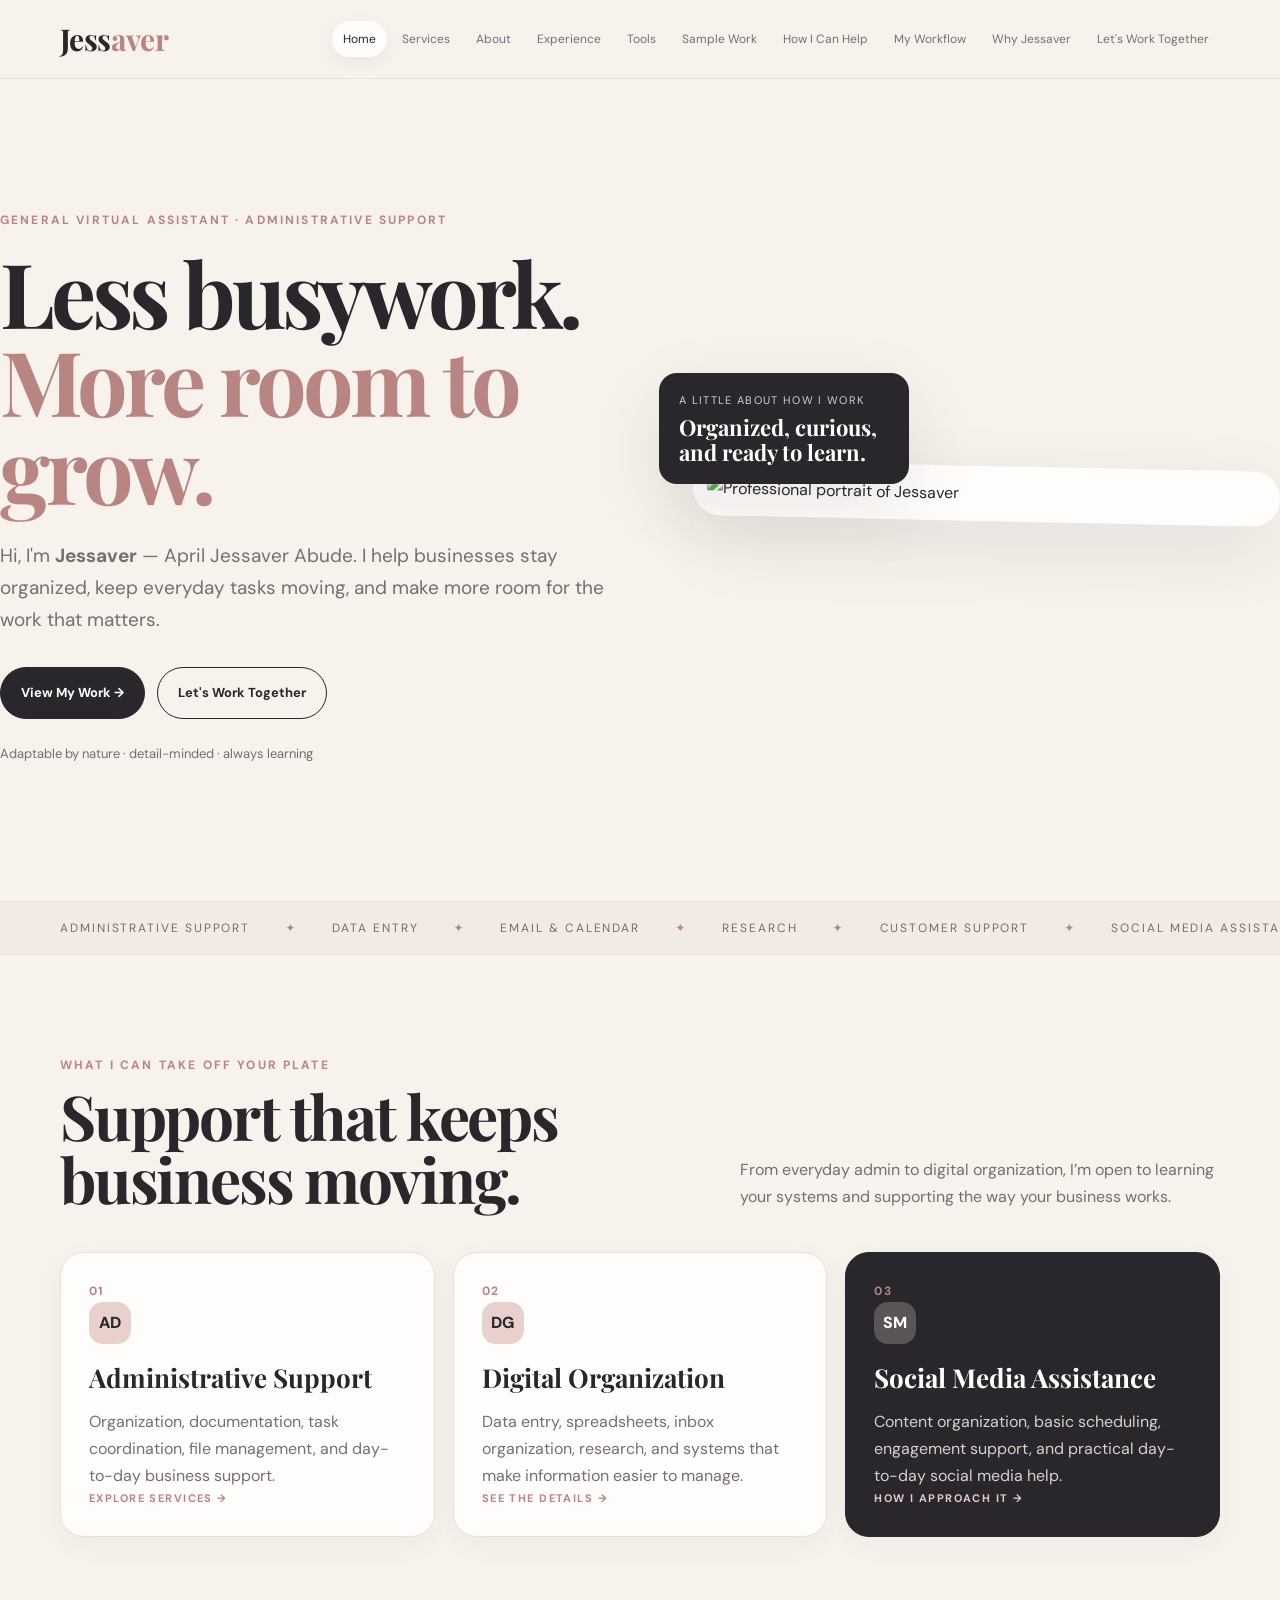
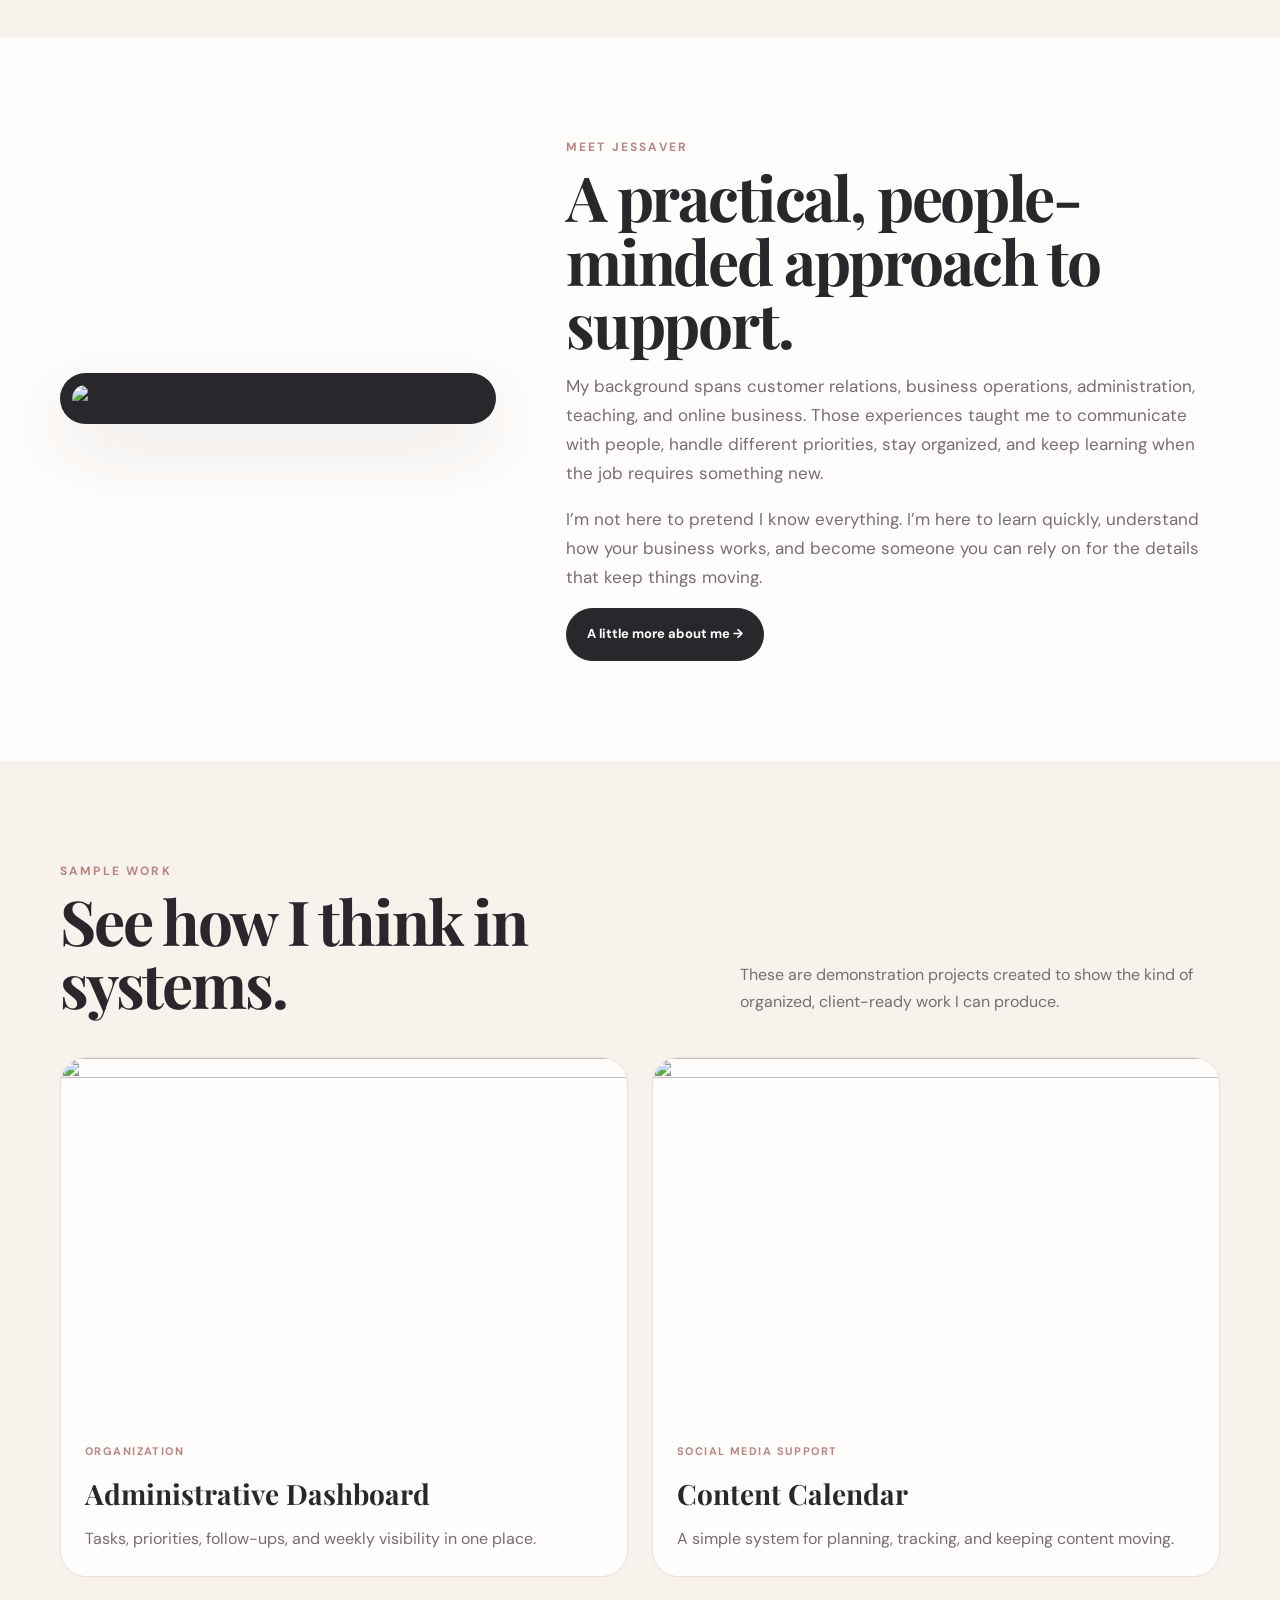
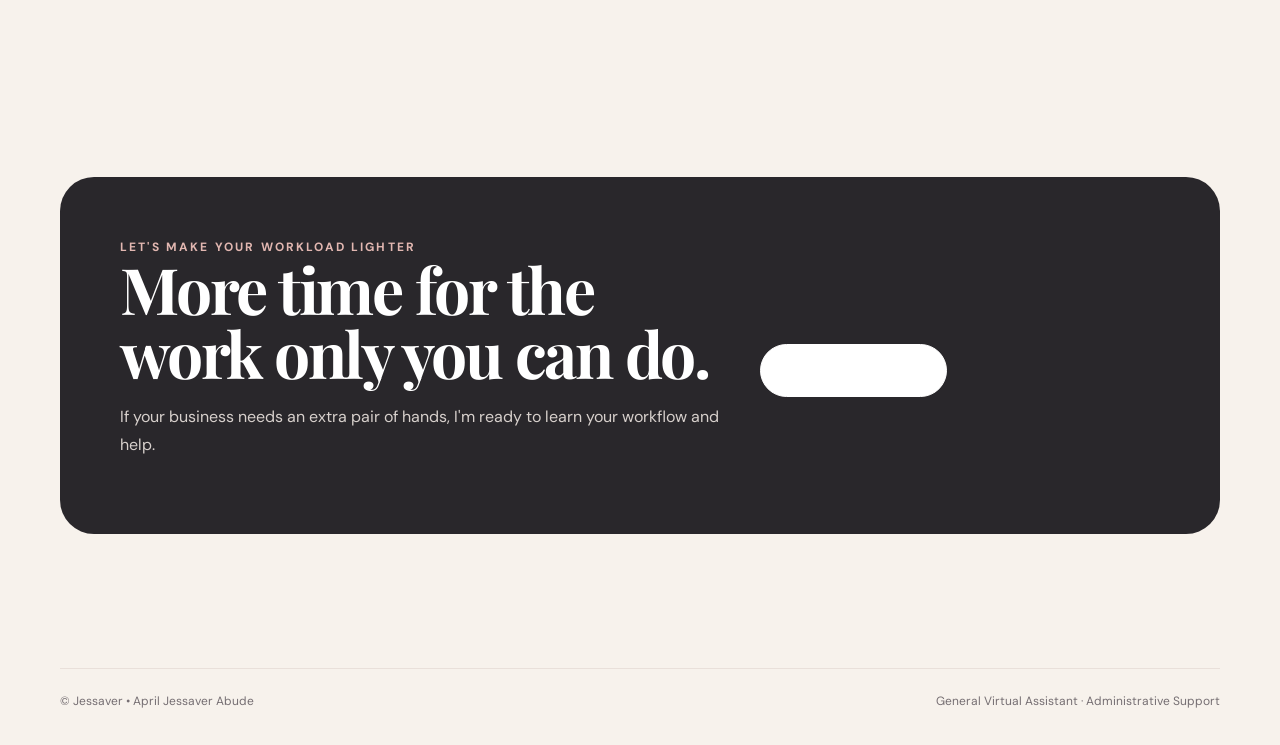
==== index.html @ b7f51e59 "Add files via upload" ====
<!doctype html><html lang="en"><head><meta charset="utf-8"><meta name="viewport" content="width=device-width,initial-scale=1"><meta name="description" content="Jessaver — General Virtual Assistant and Administrative Support portfolio."><title>Home · Jessaver</title><link rel="stylesheet" href="style.css"></head><body><header class="site-header"><div class="container navbar">
      <a class="brand" href="index.html">Jess<span>aver</span></a>
      <nav class="navlinks"><a href="index.html" class="active">Home</a><a href="services.html" class="">Services</a><a href="about.html" class="">About</a><a href="experience.html" class="">Experience</a><a href="tools.html" class="">Tools</a><a href="portfolio.html" class="">Sample Work</a><a href="help.html" class="">How I Can Help</a><a href="workflow.html" class="">My Workflow</a><a href="why-jessaver.html" class="">Why Jessaver</a><a href="contact.html" class="">Let's Work Together</a></nav>
      <div class="mobile-note">Menu links remain available below on small screens.</div>
    </div></header>
<main>
<section class="hero"><div class="container" style="display:contents">
<div>
<div class="eyebrow">General Virtual Assistant · Administrative Support</div>
<h1>Less busywork.<br><em>More room to grow.</em></h1>
<p class="lead">Hi, I'm <strong>Jessaver</strong> — April Jessaver Abude. I help businesses stay organized, keep everyday tasks moving, and make more room for the work that matters.</p>
<div class="actions"><a class="btn primary" href="portfolio.html">View My Work →</a><a class="btn secondary" href="contact.html">Let's Work Together</a></div>
<p style="margin-top:24px;font-size:13px;color:var(--muted)">Adaptable by nature · detail-minded · always learning</p>
</div>
<div class="hero-photo"><div class="photo-frame"><img src="assets/jessaver-hero.png" alt="Professional portrait of Jessaver"></div><div class="floating-card"><small>A little about how I work</small><strong>Organized, curious, and ready to learn.</strong></div></div>
</div></section>
<div class="marquee"><div class="container marquee-inner"><span>Administrative Support</span><span>Data Entry</span><span>Email & Calendar</span><span>Research</span><span>Customer Support</span><span>Social Media Assistance</span></div></div>
<section class="section"><div class="container"><div class="section-head"><div><div class="section-kicker">What I can take off your plate</div><h2>Support that keeps business moving.</h2></div><p>From everyday admin to digital organization, I’m open to learning your systems and supporting the way your business works.</p></div>
<div class="grid-3">
<div class="card service-card"><div><div class="num">01</div><div class="icon">AD</div><h3>Administrative Support</h3><p>Organization, documentation, task coordination, file management, and day-to-day business support.</p></div><a href="services.html" class="tag">Explore services →</a></div>
<div class="card service-card"><div><div class="num">02</div><div class="icon">DG</div><h3>Digital Organization</h3><p>Data entry, spreadsheets, inbox organization, research, and systems that make information easier to manage.</p></div><a href="services.html" class="tag">See the details →</a></div>
<div class="card dark service-card"><div><div class="num">03</div><div class="icon" style="background:#5a5357;color:white">SM</div><h3>Social Media Assistance</h3><p>Content organization, basic scheduling, engagement support, and practical day-to-day social media help.</p></div><a href="services.html" class="tag" style="color:#e6c9c4">How I approach it →</a></div>
</div></div></section>
<section class="section alt"><div class="container"><div class="about-layout"><div class="about-photo"><img src="assets/jessaver-hero.png" alt="Jessaver professional portrait"></div><div><div class="section-kicker">Meet Jessaver</div><h2>A practical, people-minded approach to support.</h2><p class="prose">My background spans customer relations, business operations, administration, teaching, and online business. Those experiences taught me to communicate with people, handle different priorities, stay organized, and keep learning when the job requires something new.</p><p class="prose">I’m not here to pretend I know everything. I’m here to learn quickly, understand how your business works, and become someone you can rely on for the details that keep things moving.</p><a class="btn primary" href="about.html">A little more about me →</a></div></div></div></section>
<section class="section"><div class="container"><div class="section-head"><div><div class="section-kicker">Sample work</div><h2>See how I think in systems.</h2></div><p>These are demonstration projects created to show the kind of organized, client-ready work I can produce.</p></div>
<div class="portfolio-grid">
<a class="work-card" href="portfolio.html"><img src="assets/sample-dashboard.png"><div class="work-body"><span class="tag">Organization</span><h3>Administrative Dashboard</h3><p>Tasks, priorities, follow-ups, and weekly visibility in one place.</p></div></a>
<a class="work-card" href="portfolio.html"><img src="assets/sample-content-calendar.png"><div class="work-body"><span class="tag">Social Media Support</span><h3>Content Calendar</h3><p>A simple system for planning, tracking, and keeping content moving.</p></div></a>
</div></div></section>
<section class="section"><div class="container"><div class="cta"><div><div class="section-kicker" style="color:#e2b7b1">Let's make your workload lighter</div><h2>More time for the work only you can do.</h2><p>If your business needs an extra pair of hands, I'm ready to learn your workflow and help.</p></div><div class="actions"><a class="btn" style="background:white;border-color:white" href="contact.html">Start a conversation →</a></div></div></div></section>
</main><footer class="footer"><div class="container footer-row"><span>© Jessaver • April Jessaver Abude</span><span>General Virtual Assistant · Administrative Support</span></div></footer></body></html>
---- style.css ----
@import url('https://fonts.googleapis.com/css2?family=DM+Sans:wght@400;500;600;700&family=Playfair+Display:wght@500;600;700&display=swap');
:root{--ink:#29272b;--muted:#756e72;--cream:#f7f2ec;--paper:#fffdfb;--rose:#b98583;--rose2:#e8d1cc;--taupe:#d8ccc2;--line:#e9e0da;--sage:#aab5a5;--shadow:0 24px 70px rgba(45,37,36,.10);--radius:24px}
*{box-sizing:border-box}html{scroll-behavior:smooth}body{margin:0;background:var(--cream);color:var(--ink);font-family:"DM Sans",system-ui,sans-serif;line-height:1.7}a{color:inherit;text-decoration:none}.container{width:min(1160px,calc(100% - 40px));margin:auto}
.site-header{position:sticky;top:0;z-index:30;background:rgba(247,242,236,.88);backdrop-filter:blur(16px);border-bottom:1px solid rgba(233,224,218,.8)}
.navbar{height:78px;display:flex;align-items:center;justify-content:space-between;gap:24px}.brand{font-family:"Playfair Display",serif;font-size:30px;font-weight:700;letter-spacing:-.02em}.brand span{color:var(--rose)}
.navlinks{display:flex;gap:4px;align-items:center;flex-wrap:wrap;justify-content:flex-end}.navlinks a{padding:8px 11px;font-size:12px;color:var(--muted);border-radius:999px}.navlinks a:hover,.navlinks a.active{background:var(--paper);color:var(--ink);box-shadow:0 5px 18px rgba(45,37,36,.06)}
.mobile-note{display:none}
.hero{padding:88px 0 80px;min-height:calc(100vh - 78px);display:grid;grid-template-columns:1.03fr .97fr;gap:70px;align-items:center}
.eyebrow{font-size:12px;letter-spacing:.18em;text-transform:uppercase;font-weight:700;color:var(--rose);margin-bottom:18px}.hero h1{font-family:"Playfair Display",serif;font-size:clamp(58px,7vw,96px);line-height:.98;letter-spacing:-.045em;margin:0 0 28px;max-width:720px}.hero h1 em{font-style:normal;color:var(--rose)}.lead{font-size:19px;color:var(--muted);max-width:610px}.actions{display:flex;gap:12px;flex-wrap:wrap;margin-top:30px}.btn{display:inline-flex;align-items:center;justify-content:center;gap:9px;padding:14px 20px;border-radius:999px;font-weight:700;font-size:13px;border:1px solid var(--ink);transition:.2s}.btn.primary{background:var(--ink);color:white}.btn.secondary{background:transparent}.btn:hover{transform:translateY(-2px);box-shadow:0 12px 25px rgba(41,39,43,.12)}
.hero-photo{position:relative}.photo-frame{background:var(--paper);padding:14px;border-radius:32px;box-shadow:var(--shadow);transform:rotate(1.2deg)}.photo-frame img{width:100%;display:block;border-radius:22px}.floating-card{position:absolute;left:-34px;bottom:38px;background:var(--ink);color:white;padding:18px 20px;border-radius:18px;box-shadow:var(--shadow);max-width:250px}.floating-card small{color:#d7cfca;display:block;font-size:11px;text-transform:uppercase;letter-spacing:.12em}.floating-card strong{display:block;font-family:"Playfair Display",serif;font-size:22px;line-height:1.15;margin-top:5px}
.section{padding:100px 0}.section.alt{background:var(--paper)}.section-head{display:flex;align-items:end;justify-content:space-between;gap:30px;margin-bottom:42px}.section-kicker{font-size:12px;letter-spacing:.18em;text-transform:uppercase;color:var(--rose);font-weight:700}.section h2{font-family:"Playfair Display",serif;font-size:clamp(40px,5vw,62px);line-height:1.02;letter-spacing:-.035em;margin:8px 0 0}.section-head p{max-width:480px;color:var(--muted);margin:0}
.grid-3{display:grid;grid-template-columns:repeat(3,1fr);gap:18px}.grid-2{display:grid;grid-template-columns:repeat(2,1fr);gap:20px}.card{background:var(--paper);border:1px solid var(--line);border-radius:var(--radius);padding:28px;box-shadow:0 8px 30px rgba(45,37,36,.04)}.card.dark{background:var(--ink);color:white;border-color:var(--ink)}.card h3{font-family:"Playfair Display",serif;font-size:26px;margin:12px 0 8px}.card p{color:var(--muted);margin:0}.dark p{color:#d7d0cc}
.icon{width:42px;height:42px;border-radius:14px;background:var(--rose2);display:grid;place-items:center;color:var(--ink);font-weight:800}.service-card{min-height:235px;display:flex;flex-direction:column;justify-content:space-between}.service-card .num{font-size:12px;color:var(--rose);font-weight:700;letter-spacing:.12em}
.marquee{overflow:hidden;border-top:1px solid var(--line);border-bottom:1px solid var(--line);padding:16px 0;background:#f2ebe5}.marquee-inner{display:flex;gap:35px;white-space:nowrap;font-size:12px;text-transform:uppercase;letter-spacing:.16em;color:var(--muted)}.marquee-inner span::after{content:"✦";margin-left:35px;color:var(--rose)}
.page-hero{padding:85px 0 65px;background:var(--paper);border-bottom:1px solid var(--line)}.page-hero h1{font-family:"Playfair Display",serif;font-size:clamp(52px,7vw,88px);line-height:.98;letter-spacing:-.045em;margin:10px 0 18px}.page-hero p{font-size:18px;color:var(--muted);max-width:720px}
.about-layout{display:grid;grid-template-columns:.8fr 1.2fr;gap:70px;align-items:center}.about-photo{background:var(--ink);border-radius:28px;padding:12px;box-shadow:var(--shadow)}.about-photo img{width:100%;display:block;border-radius:20px}.quote{font-family:"Playfair Display",serif;font-size:34px;line-height:1.2;margin:30px 0}.prose{font-size:17px;color:var(--muted)}
.timeline{display:grid;gap:16px}.role{display:grid;grid-template-columns:110px 1fr;gap:24px;padding:28px 0;border-bottom:1px solid var(--line)}.role-number{font-family:"Playfair Display",serif;font-size:32px;color:var(--rose)}.role h3{font-size:22px;margin:0}.role .company{color:var(--rose);font-weight:700;font-size:13px;text-transform:uppercase;letter-spacing:.1em}.role p{color:var(--muted);margin:10px 0 0}
.tools-grid{display:grid;grid-template-columns:repeat(4,1fr);gap:14px}.tool{background:var(--paper);border:1px solid var(--line);border-radius:18px;padding:18px;display:flex;align-items:center;gap:12px}.tool-mark{width:38px;height:38px;border-radius:11px;background:var(--ink);color:white;display:grid;place-items:center;font-size:12px;font-weight:800}.tool span{font-weight:600;font-size:14px}
.portfolio-grid{display:grid;grid-template-columns:repeat(2,1fr);gap:24px}.work-card{background:var(--paper);border:1px solid var(--line);border-radius:26px;overflow:hidden;transition:.25s}.work-card:hover{transform:translateY(-5px);box-shadow:var(--shadow)}.work-card img{width:100%;display:block;aspect-ratio:16/10;object-fit:cover}.work-body{padding:24px}.tag{display:inline-block;font-size:11px;text-transform:uppercase;letter-spacing:.13em;color:var(--rose);font-weight:700}.work-body h3{font-family:"Playfair Display",serif;font-size:28px;margin:7px 0}.work-body p{color:var(--muted);margin:0}
.problem-grid{display:grid;grid-template-columns:repeat(2,1fr);gap:16px}.problem{padding:28px;border:1px solid var(--line);background:var(--paper);border-radius:22px}.problem .problem-q{font-family:"Playfair Display",serif;font-size:25px}.arrow{color:var(--rose);font-size:20px;margin:10px 0}.problem strong{font-size:15px}
.workflow{display:grid;grid-template-columns:repeat(5,1fr);gap:12px}.step{padding:24px;border-radius:22px;background:var(--paper);border:1px solid var(--line);min-height:240px}.step-num{font-family:"Playfair Display",serif;font-size:42px;color:var(--rose)}.step h3{margin:8px 0}.step p{color:var(--muted);font-size:14px}
.strengths{display:grid;grid-template-columns:repeat(5,1fr);gap:14px}.strength{background:var(--ink);color:white;padding:24px;border-radius:22px;min-height:190px}.strength:nth-child(even){background:#4a4548}.strength h3{font-family:"Playfair Display",serif;font-size:23px}.strength p{color:#ddd6d1;font-size:13px}
.cta{background:var(--ink);color:white;border-radius:34px;padding:60px;display:grid;grid-template-columns:1.2fr .8fr;gap:40px;align-items:center}.cta h2{font-family:"Playfair Display",serif;font-size:clamp(42px,5vw,68px);line-height:1;margin:0 0 18px}.cta p{color:#d7d0cc}.contact-list{display:grid;gap:12px}.contact-item{background:#3a3639;border:1px solid #514b4f;border-radius:18px;padding:17px 18px}.contact-item small{display:block;color:#bdb4af;font-size:10px;text-transform:uppercase;letter-spacing:.14em}.contact-item a{font-weight:700}
.footer{padding:34px 0;color:var(--muted);font-size:12px}.footer-row{display:flex;justify-content:space-between;gap:20px;border-top:1px solid var(--line);padding-top:22px}
.notice{background:#f0e7e1;border:1px solid #e2d3cb;border-radius:18px;padding:16px 18px;color:#655d60;font-size:13px;margin-bottom:28px}
.center{text-align:center}.center .section-head{display:block}.center .section-head p{margin:16px auto 0}
@media(max-width:1050px){.navlinks a:nth-child(n+6){display:none}.hero{gap:40px}.tools-grid{grid-template-columns:repeat(3,1fr)}.workflow{grid-template-columns:repeat(3,1fr)}.strengths{grid-template-columns:repeat(3,1fr)}}
@media(max-width:760px){.navbar{height:auto;min-height:72px;align-items:flex-start;padding:15px 0}.navlinks{display:none}.mobile-note{display:block;font-size:11px;color:var(--muted);margin-top:8px}.hero{grid-template-columns:1fr;padding:65px 0}.hero-photo{max-width:560px;margin:0 auto}.floating-card{left:12px}.grid-3,.grid-2,.portfolio-grid,.problem-grid{grid-template-columns:1fr}.section{padding:72px 0}.section-head{display:block}.section-head p{margin-top:16px}.about-layout{grid-template-columns:1fr;gap:35px}.role{grid-template-columns:70px 1fr}.tools-grid{grid-template-columns:repeat(2,1fr)}.workflow{grid-template-columns:1fr 1fr}.strengths{grid-template-columns:1fr 1fr}.cta{grid-template-columns:1fr;padding:38px 28px}.page-hero{padding:62px 0 48px}}
@media(max-width:480px){.container{width:min(100% - 28px,1160px)}.hero h1{font-size:53px}.lead{font-size:17px}.tools-grid,.workflow,.strengths{grid-template-columns:1fr}.role{grid-template-columns:1fr;gap:4px}.floating-card{position:relative;left:auto;bottom:auto;margin:-35px 14px 0;z-index:2}.cta{border-radius:24px}}
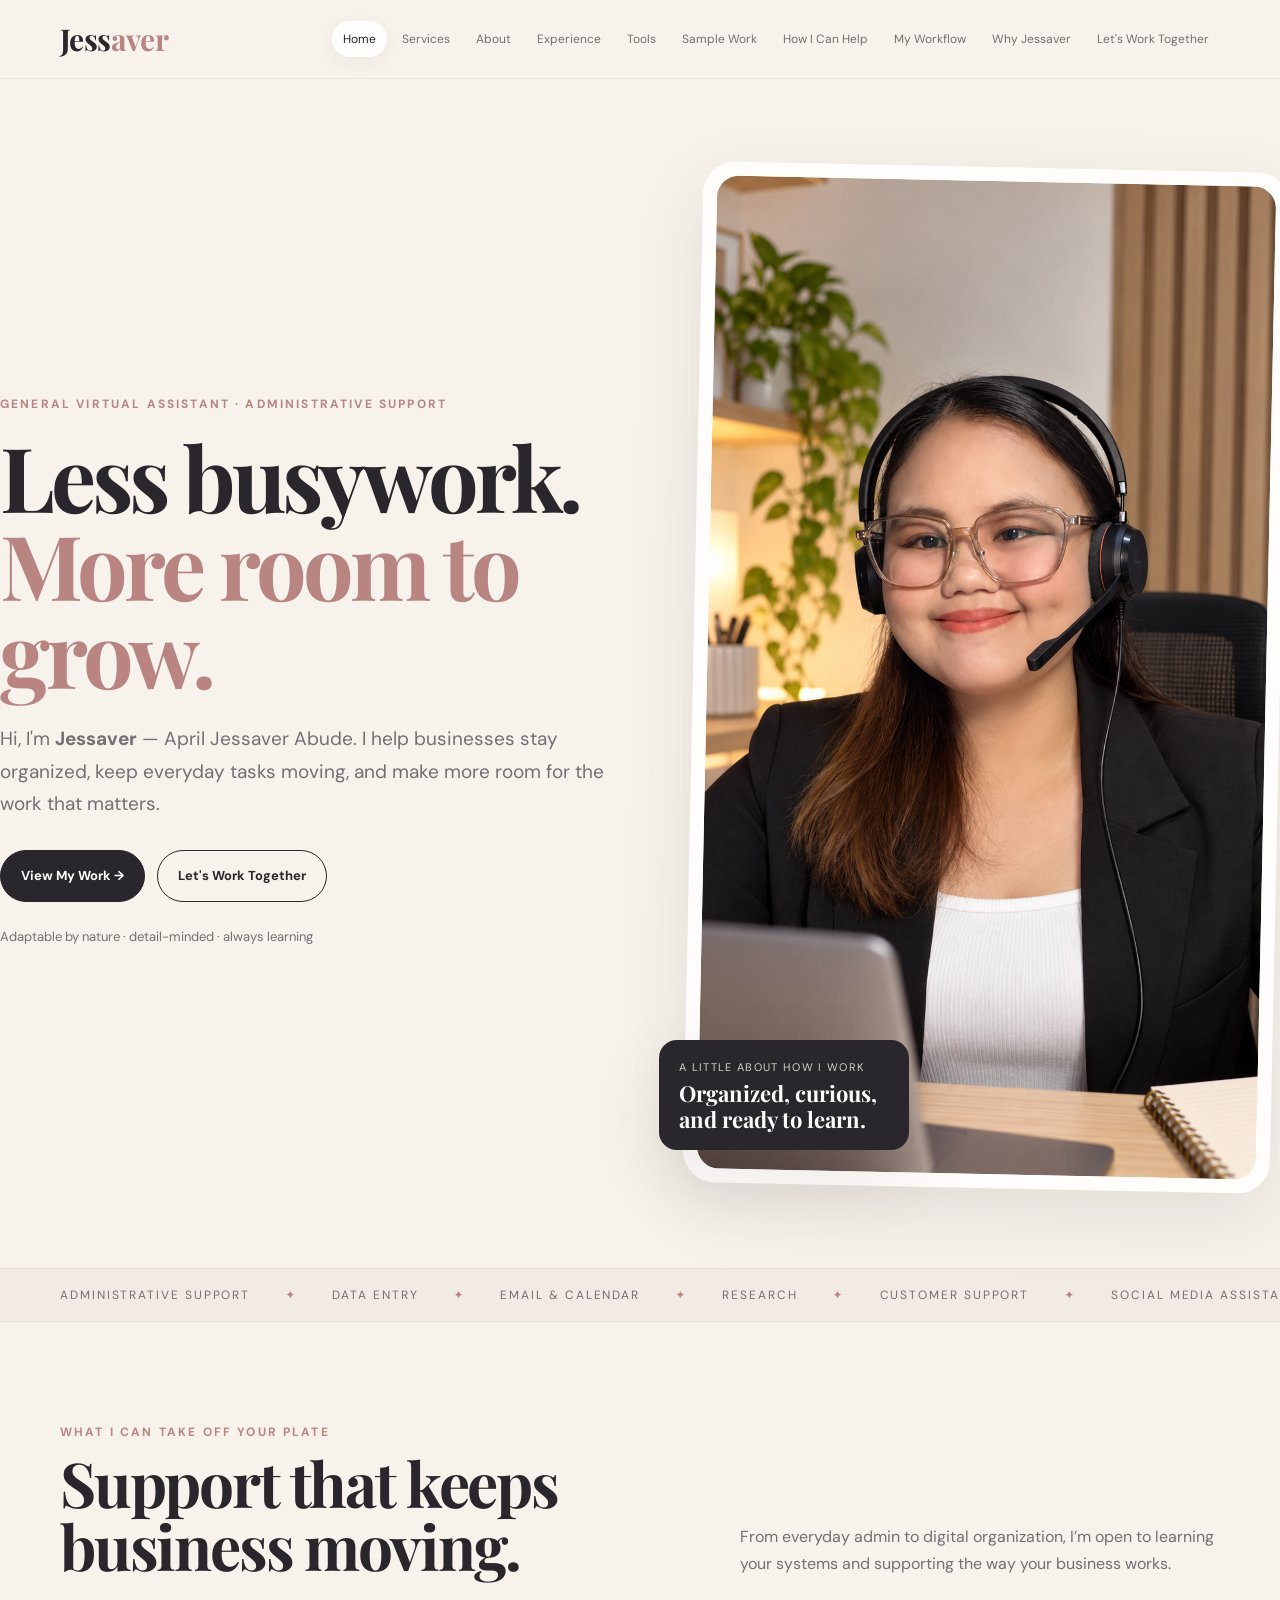
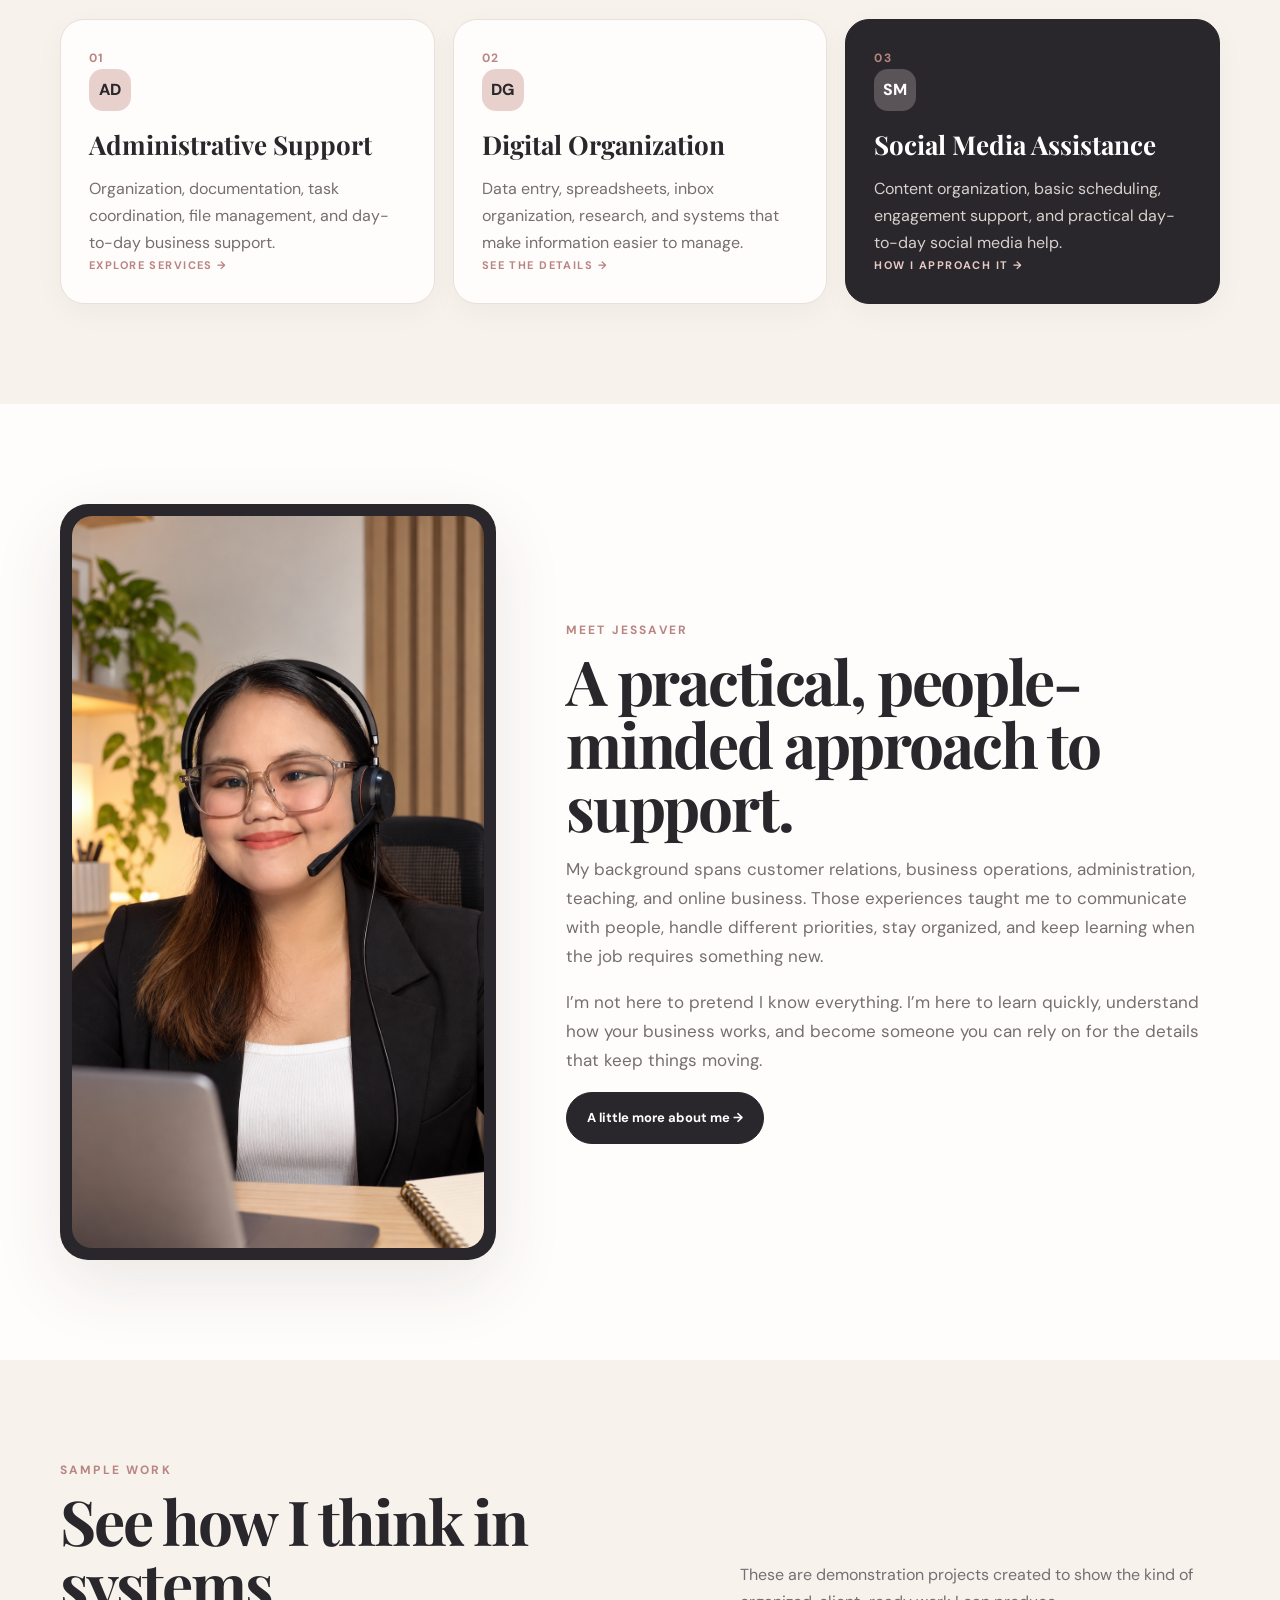
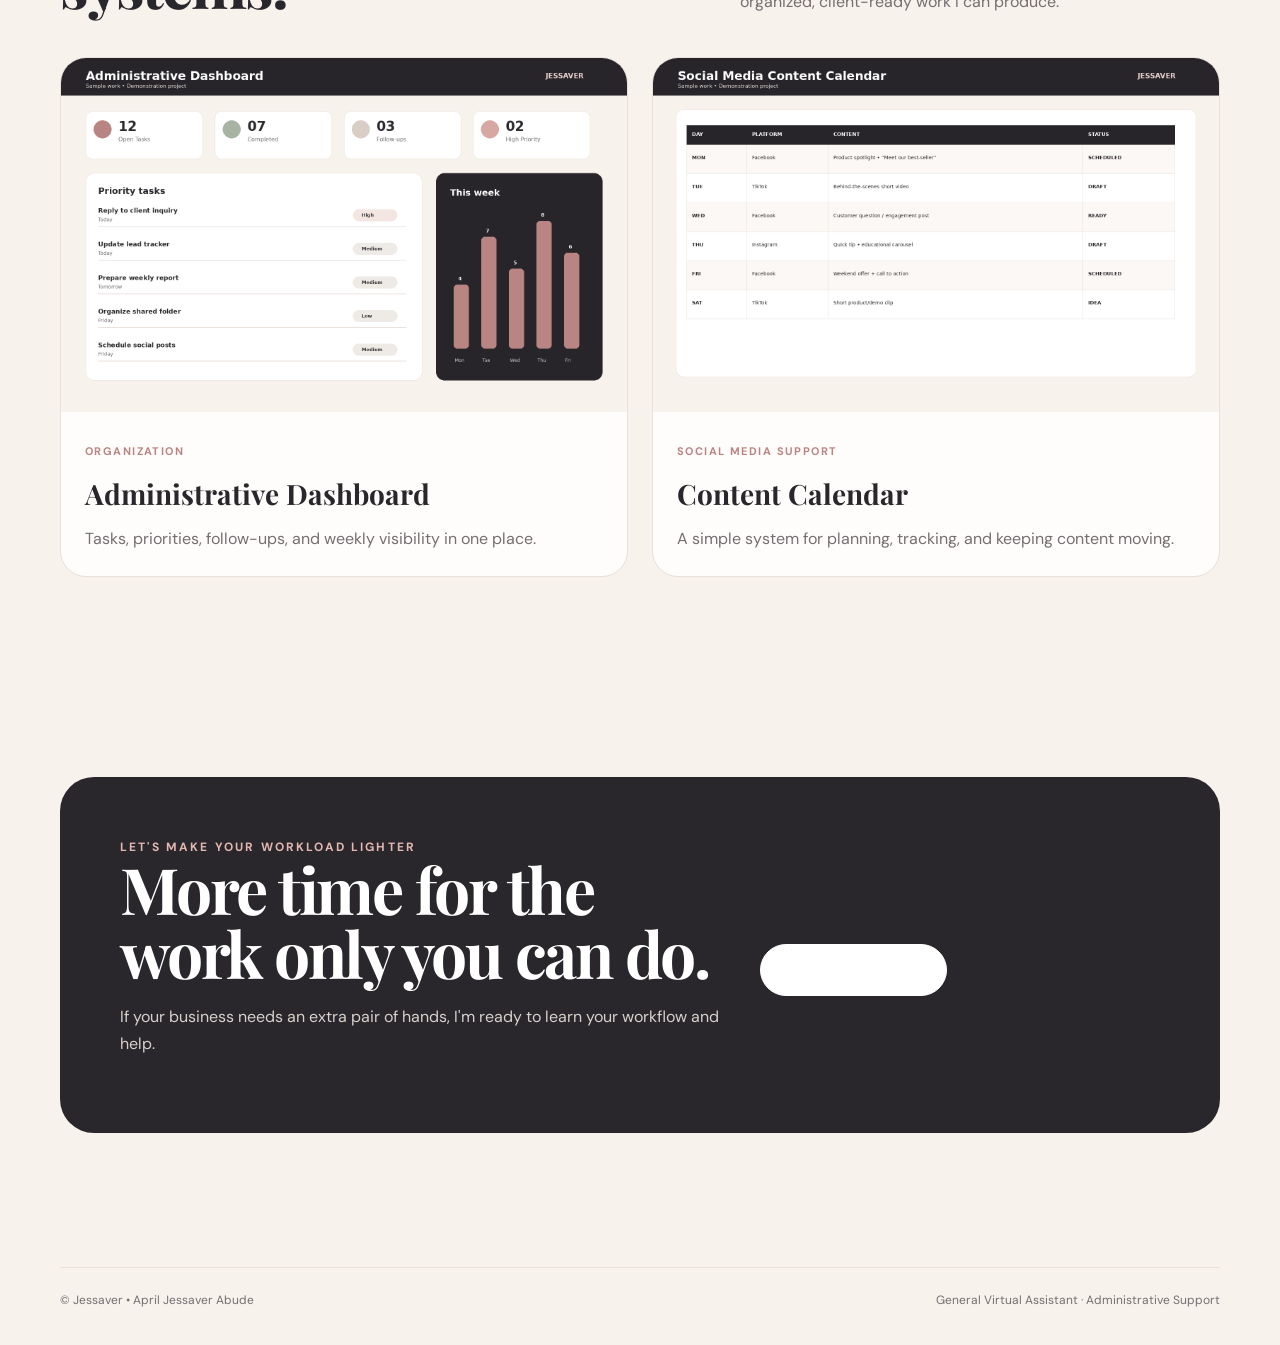
==== commit 141d1bb4: "Update responsive design and mobile navigation" ====
--- a/index.html
+++ b/index.html
@@ -1,7 +1,8 @@
 <!doctype html><html lang="en"><head><meta charset="utf-8"><meta name="viewport" content="width=device-width,initial-scale=1"><meta name="description" content="Jessaver — General Virtual Assistant and Administrative Support portfolio."><title>Home · Jessaver</title><link rel="stylesheet" href="style.css"></head><body><header class="site-header"><div class="container navbar">
       <a class="brand" href="index.html">Jess<span>aver</span></a>
       <nav class="navlinks"><a href="index.html" class="active">Home</a><a href="services.html" class="">Services</a><a href="about.html" class="">About</a><a href="experience.html" class="">Experience</a><a href="tools.html" class="">Tools</a><a href="portfolio.html" class="">Sample Work</a><a href="help.html" class="">How I Can Help</a><a href="workflow.html" class="">My Workflow</a><a href="why-jessaver.html" class="">Why Jessaver</a><a href="contact.html" class="">Let's Work Together</a></nav>
-      <div class="mobile-note">Menu links remain available below on small screens.</div>
+      <button class="menu-toggle" type="button" aria-expanded="false" aria-controls="mobile-menu" aria-label="Open navigation menu"><span></span><span></span><span></span></button>
+      <div class="mobile-menu" id="mobile-menu" aria-hidden="true"><div class="mobile-menu-inner"><a href="index.html" class="active">Home</a><a href="services.html" class="">Services</a><a href="about.html" class="">About</a><a href="experience.html" class="">Experience</a><a href="tools.html" class="">Tools</a><a href="portfolio.html" class="">Sample Work</a><a href="help.html" class="">How I Can Help</a><a href="workflow.html" class="">My Workflow</a><a href="why-jessaver.html" class="">Why Jessaver</a><a href="contact.html" class="">Let's Work Together</a></div></div>
     </div></header>
 <main>
 <section class="hero"><div class="container" style="display:contents">
@@ -28,4 +29,6 @@
 <a class="work-card" href="portfolio.html"><img src="assets/sample-content-calendar.png"><div class="work-body"><span class="tag">Social Media Support</span><h3>Content Calendar</h3><p>A simple system for planning, tracking, and keeping content moving.</p></div></a>
 </div></div></section>
 <section class="section"><div class="container"><div class="cta"><div><div class="section-kicker" style="color:#e2b7b1">Let's make your workload lighter</div><h2>More time for the work only you can do.</h2><p>If your business needs an extra pair of hands, I'm ready to learn your workflow and help.</p></div><div class="actions"><a class="btn" style="background:white;border-color:white" href="contact.html">Start a conversation →</a></div></div></div></section>
-</main><footer class="footer"><div class="container footer-row"><span>© Jessaver • April Jessaver Abude</span><span>General Virtual Assistant · Administrative Support</span></div></footer></body></html>+</main><footer class="footer"><div class="container footer-row"><span>© Jessaver • April Jessaver Abude</span><span>General Virtual Assistant · Administrative Support</span></div></footer><script>
+(function(){const b=document.querySelector('.menu-toggle'),m=document.querySelector('.mobile-menu');if(!b||!m)return;function close(){b.setAttribute('aria-expanded','false');b.setAttribute('aria-label','Open navigation menu');m.setAttribute('aria-hidden','true');m.classList.remove('open');}b.addEventListener('click',()=>{const open=b.getAttribute('aria-expanded')==='true';if(open)close();else{b.setAttribute('aria-expanded','true');b.setAttribute('aria-label','Close navigation menu');m.setAttribute('aria-hidden','false');m.classList.add('open');}});m.querySelectorAll('a').forEach(a=>a.addEventListener('click',close));window.addEventListener('resize',()=>{if(window.innerWidth>760)close();});})();
+</script></body></html>
--- a/style.css
+++ b/style.css
@@ -28,3 +28,58 @@
 @media(max-width:1050px){.navlinks a:nth-child(n+6){display:none}.hero{gap:40px}.tools-grid{grid-template-columns:repeat(3,1fr)}.workflow{grid-template-columns:repeat(3,1fr)}.strengths{grid-template-columns:repeat(3,1fr)}}
 @media(max-width:760px){.navbar{height:auto;min-height:72px;align-items:flex-start;padding:15px 0}.navlinks{display:none}.mobile-note{display:block;font-size:11px;color:var(--muted);margin-top:8px}.hero{grid-template-columns:1fr;padding:65px 0}.hero-photo{max-width:560px;margin:0 auto}.floating-card{left:12px}.grid-3,.grid-2,.portfolio-grid,.problem-grid{grid-template-columns:1fr}.section{padding:72px 0}.section-head{display:block}.section-head p{margin-top:16px}.about-layout{grid-template-columns:1fr;gap:35px}.role{grid-template-columns:70px 1fr}.tools-grid{grid-template-columns:repeat(2,1fr)}.workflow{grid-template-columns:1fr 1fr}.strengths{grid-template-columns:1fr 1fr}.cta{grid-template-columns:1fr;padding:38px 28px}.page-hero{padding:62px 0 48px}}
 @media(max-width:480px){.container{width:min(100% - 28px,1160px)}.hero h1{font-size:53px}.lead{font-size:17px}.tools-grid,.workflow,.strengths{grid-template-columns:1fr}.role{grid-template-columns:1fr;gap:4px}.floating-card{position:relative;left:auto;bottom:auto;margin:-35px 14px 0;z-index:2}.cta{border-radius:24px}}
+
+/* Responsive polish — mobile navigation + overflow protection */
+html,body{max-width:100%;overflow-x:clip}
+img{max-width:100%;height:auto}.hero>*,.about-layout>*,.cta>*{min-width:0}
+.menu-toggle{display:none;border:1px solid var(--line);background:var(--paper);width:44px;height:44px;border-radius:14px;padding:10px;cursor:pointer;align-items:center;justify-content:center;flex-direction:column;gap:4px;box-shadow:0 5px 18px rgba(45,37,36,.06)}
+.menu-toggle span{display:block;width:20px;height:2px;background:var(--ink);border-radius:3px;transition:.2s}
+.menu-toggle[aria-expanded="true"] span:nth-child(1){transform:translateY(6px) rotate(45deg)}
+.menu-toggle[aria-expanded="true"] span:nth-child(2){opacity:0}
+.menu-toggle[aria-expanded="true"] span:nth-child(3){transform:translateY(-6px) rotate(-45deg)}
+.mobile-menu{display:none}
+@media(max-width:1050px) and (min-width:761px){.navbar{gap:14px}.navlinks a{padding:8px 8px;font-size:11px}.hero{gap:40px}}
+@media(max-width:760px){
+  .site-header{position:sticky;top:0}
+  .navbar{height:72px;min-height:72px;padding:12px 0;align-items:center;position:relative}
+  .brand{font-size:28px}
+  .navlinks{display:none}
+  .menu-toggle{display:flex;margin-left:auto;flex:0 0 auto}
+  .mobile-menu{position:absolute;display:block;left:0;right:0;top:72px;background:rgba(247,242,236,.98);backdrop-filter:blur(18px);border-bottom:1px solid var(--line);box-shadow:0 18px 35px rgba(45,37,36,.10);padding:8px 14px;opacity:0;visibility:hidden;transform:translateY(-8px);transition:.2s ease;z-index:50}
+  .mobile-menu.open{opacity:1;visibility:visible;transform:translateY(0)}
+  .mobile-menu-inner{display:grid;gap:3px;max-height:calc(100vh - 90px);overflow:auto;padding:4px 0 8px}
+  .mobile-menu a{display:block;padding:12px 14px;border-radius:12px;font-size:14px;color:var(--muted)}
+  .mobile-menu a:hover,.mobile-menu a.active{background:var(--paper);color:var(--ink);box-shadow:0 4px 14px rgba(45,37,36,.05)}
+  .hero{grid-template-columns:1fr;padding:52px 0 64px;gap:42px;min-height:auto}
+  .hero h1{font-size:clamp(48px,14vw,70px);line-height:.98;overflow-wrap:break-word}
+  .lead{font-size:17px}
+  .hero-photo{width:100%;max-width:560px;margin:0 auto}
+  .photo-frame{padding:9px;border-radius:24px}
+  .photo-frame img{border-radius:17px}
+  .floating-card{left:auto;right:12px;bottom:auto;margin-top:-34px;max-width:calc(100% - 24px);position:relative}
+  .section{padding:68px 0}
+  .section h2{font-size:clamp(38px,11vw,54px)}
+  .section-head{display:block;margin-bottom:30px}
+  .section-head p{margin-top:14px}
+  .grid-3,.grid-2,.portfolio-grid,.problem-grid{grid-template-columns:1fr}
+  .about-layout{grid-template-columns:1fr;gap:32px}
+  .about-photo{max-width:560px;margin:auto}
+  .role{grid-template-columns:1fr;gap:4px}
+  .tools-grid{grid-template-columns:repeat(2,minmax(0,1fr))}
+  .workflow{grid-template-columns:1fr 1fr}
+  .strengths{grid-template-columns:1fr 1fr}
+  .cta{grid-template-columns:1fr;padding:38px 24px;border-radius:26px}
+  .page-hero{padding:58px 0 46px}
+  .page-hero h1{font-size:clamp(48px,13vw,70px)}
+  .footer-row{flex-direction:column;gap:8px}
+}
+@media(max-width:480px){
+  .container{width:calc(100% - 28px)}
+  .hero h1{font-size:50px}
+  .tools-grid,.workflow,.strengths{grid-template-columns:1fr}
+  .actions{width:100%}.actions .btn{width:100%}
+  .portfolio-grid{gap:18px}
+  .work-body{padding:20px}
+  .work-body h3{font-size:25px}
+  .cta{padding:32px 20px}
+}
